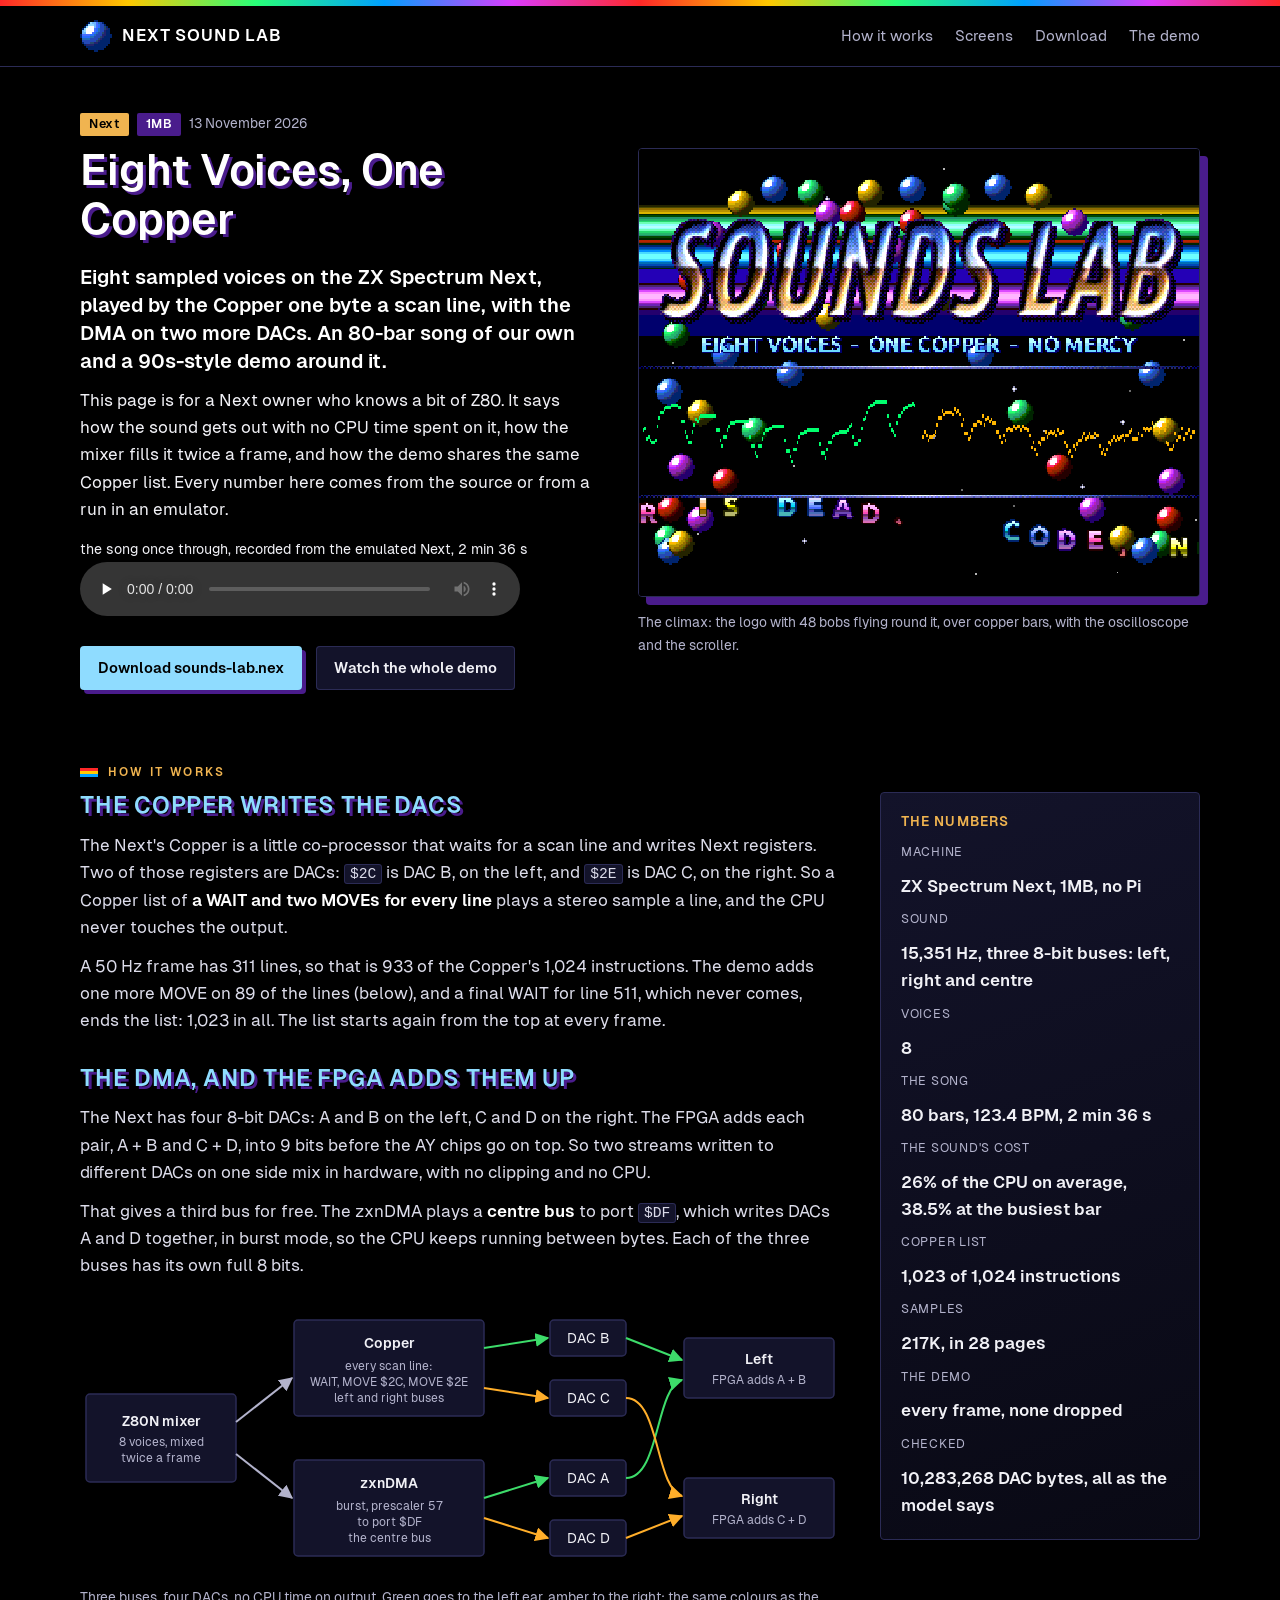
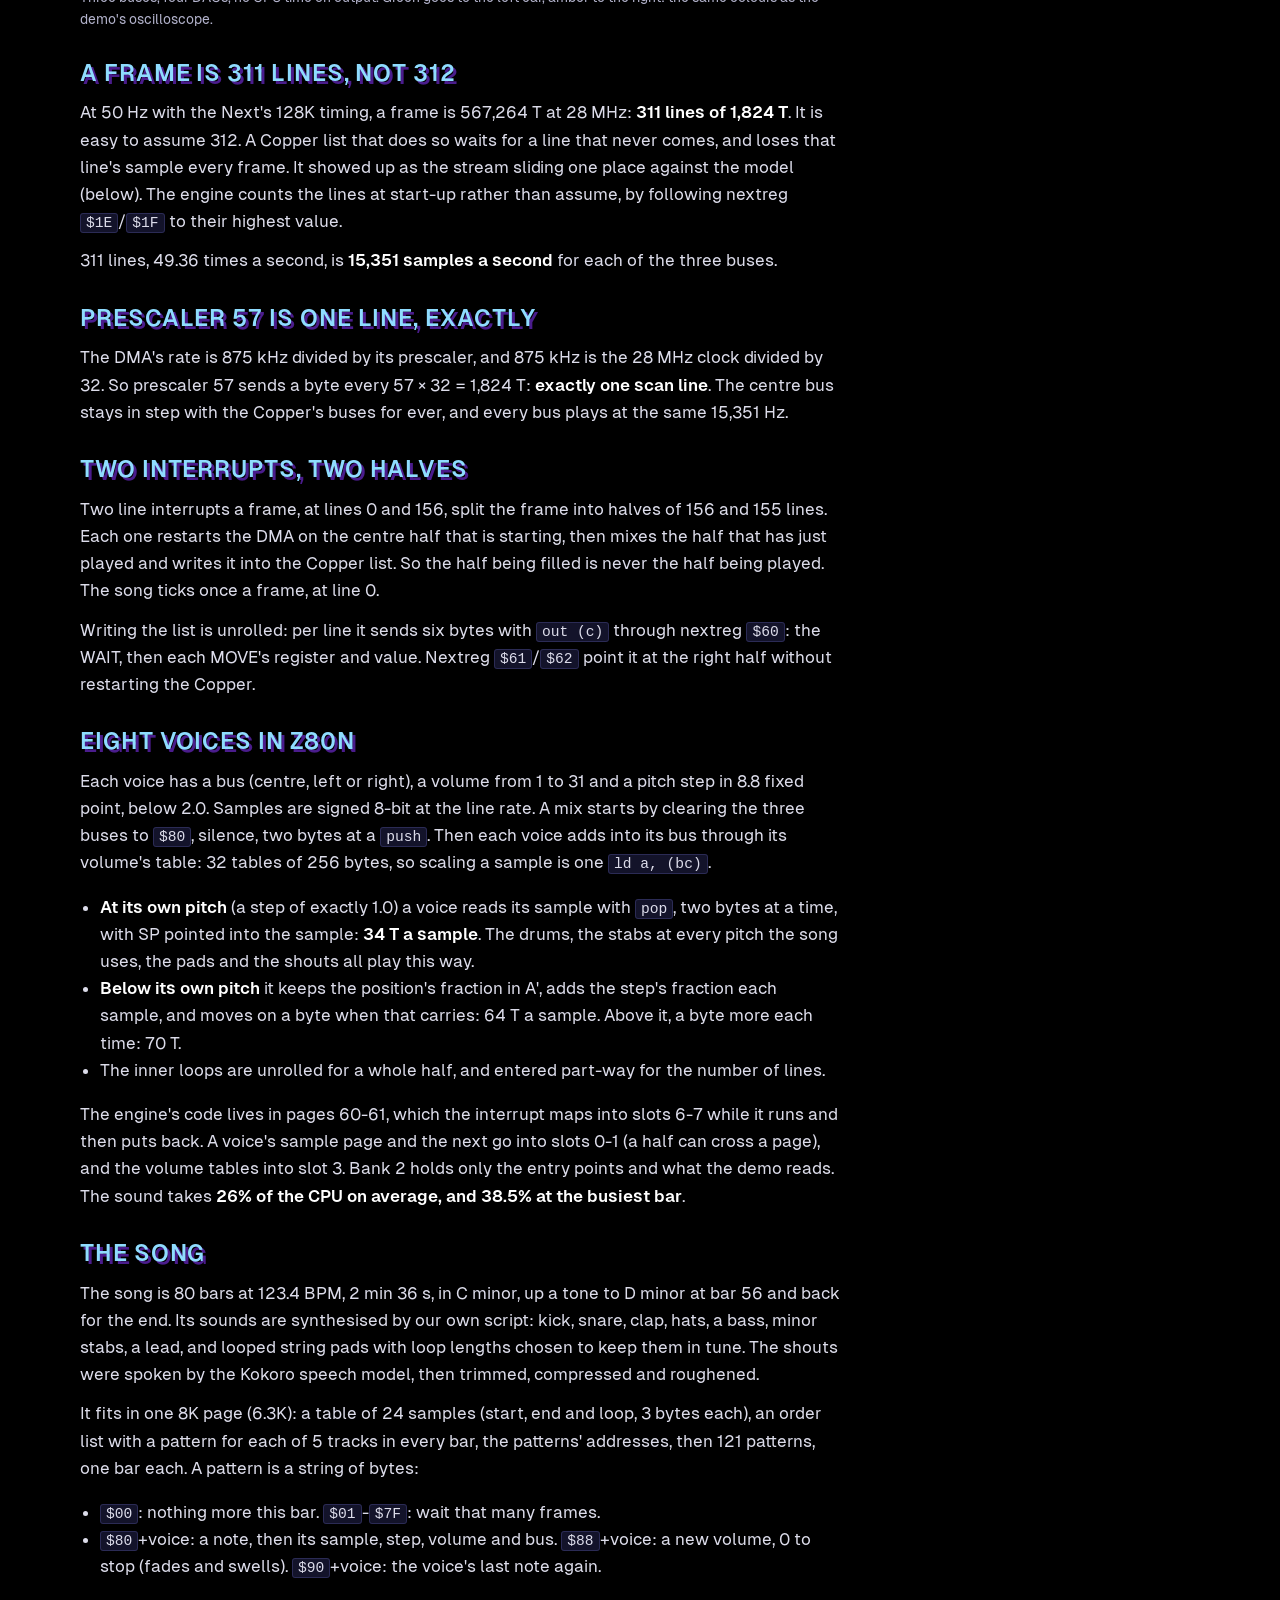
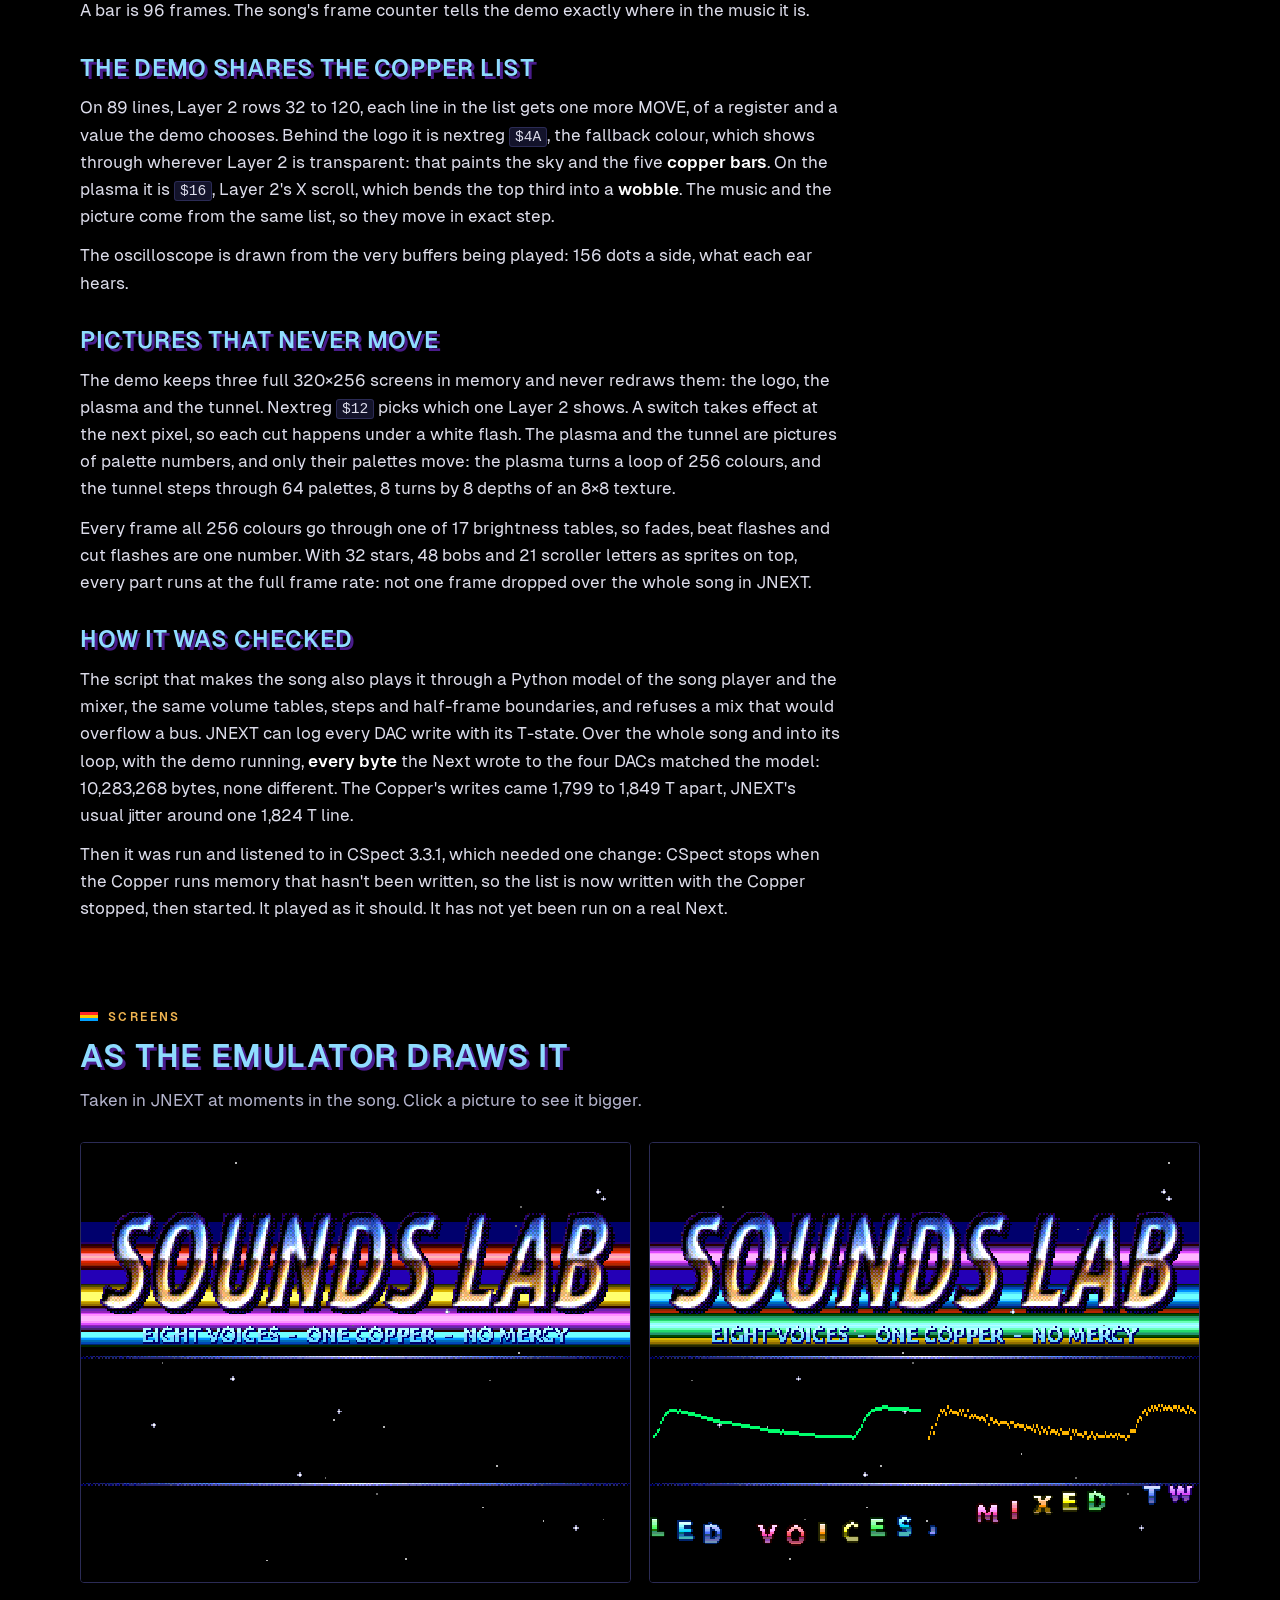
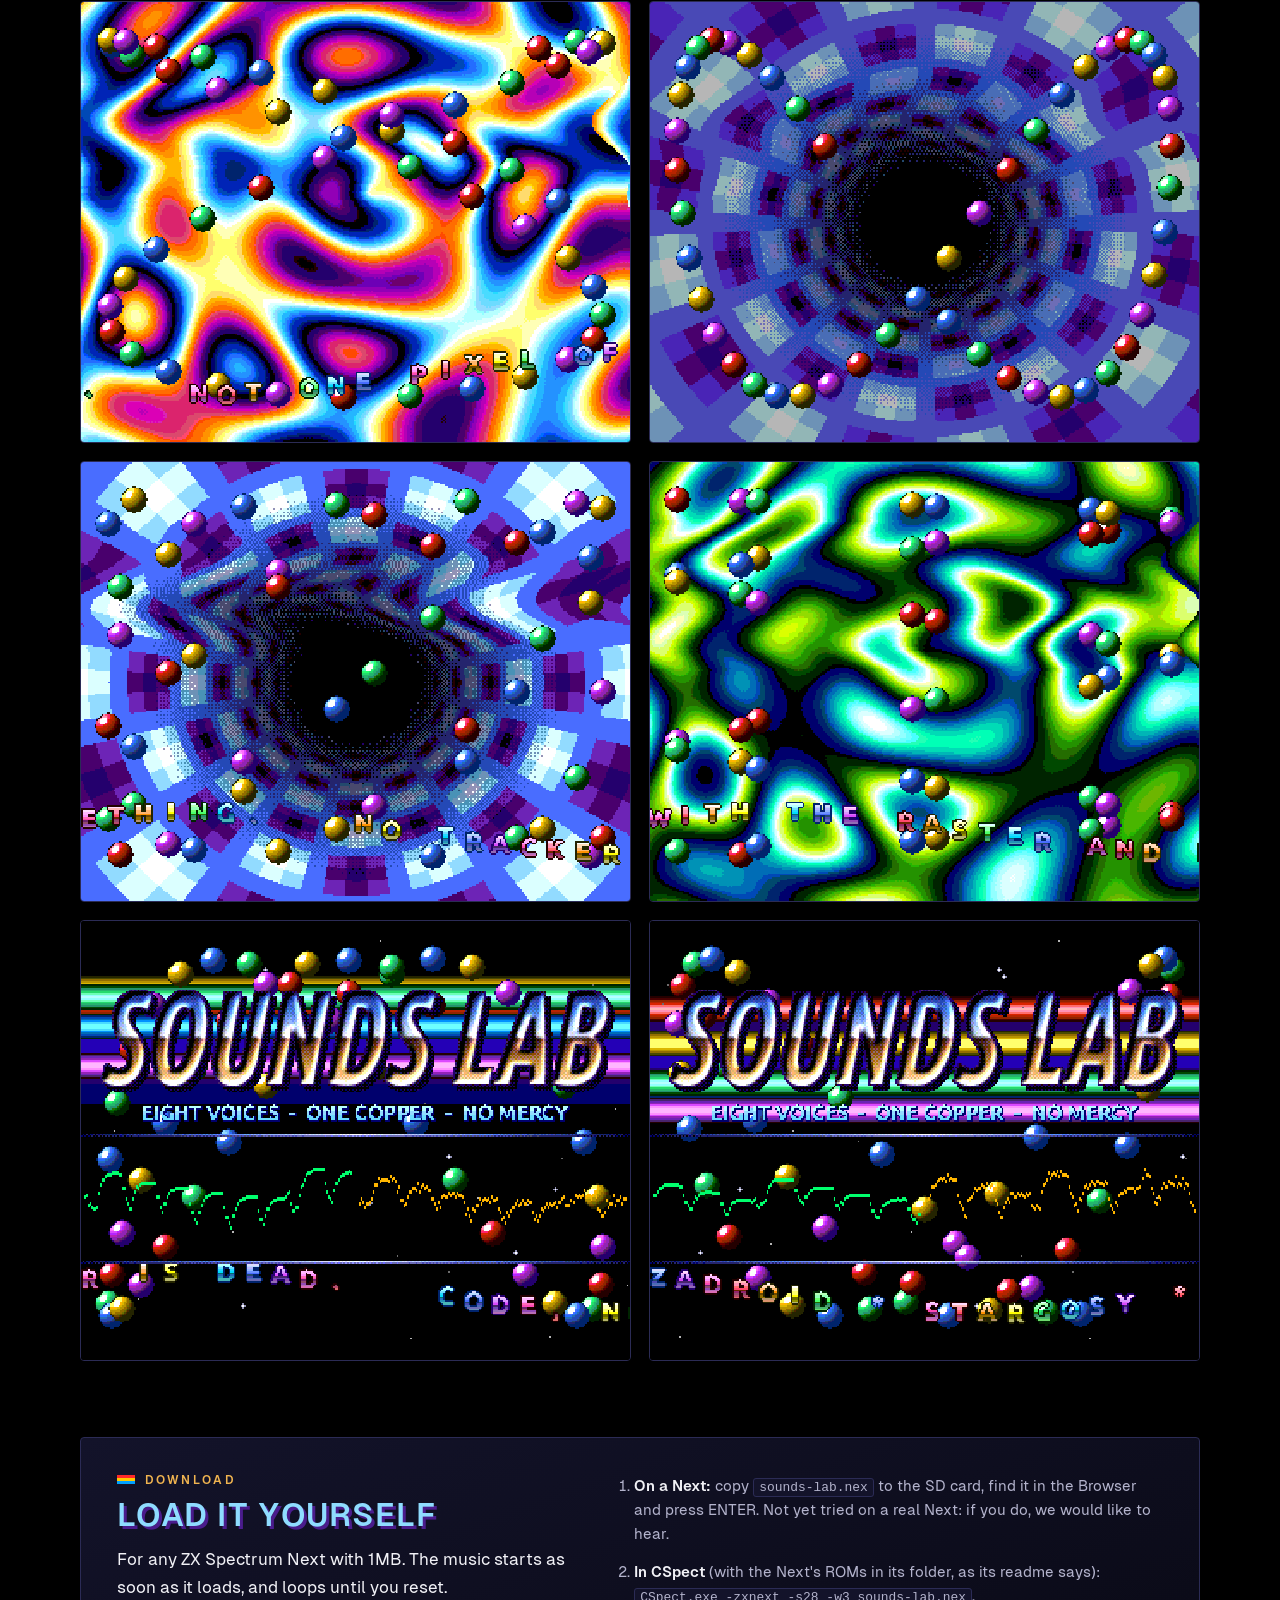
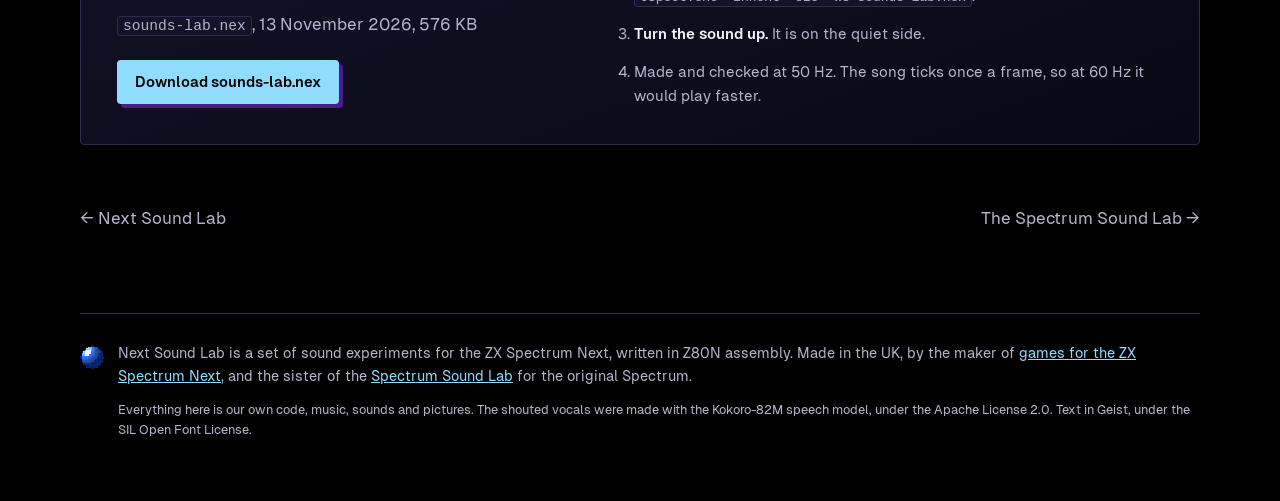
==== demos/eight-voices/index.html @ 46c3c1e9 "Site update" ====
<!doctype html>
<html lang="en-GB">
<head>
<meta charset="utf-8">
<meta name="viewport" content="width=device-width,initial-scale=1">
<title>Eight Voices, One Copper: how it works - Next Sound Lab</title>
<meta name="description" content="How the Next Sound Lab plays eight sampled voices: the Copper writes DACs B and C once a scan line, the DMA plays a centre channel to A and D, the FPGA adds them, and two line interrupts mix each half of the frame in Z80N.">
<meta property="og:title" content="Eight Voices, One Copper: how it works - Next Sound Lab">
<meta property="og:description" content="The Copper writes DACs B and C once a scan line, the DMA plays a centre channel to A and D, the FPGA adds them, and two line interrupts mix each half of the frame in Z80N.">
<meta property="og:type" content="website">
<meta property="og:url" content="https://mikeynma.github.io/next-sound-lab/demos/eight-voices/">
<meta property="og:image" content="https://mikeynma.github.io/next-sound-lab/share.png">
<meta property="og:image:type" content="image/png">
<meta property="og:image:width" content="1200">
<meta property="og:image:height" content="630">
<meta property="og:image:alt" content="Next Sound Lab: the chrome SOUNDS LAB logo over a plasma and shiny bobs, sampled music for the ZX Spectrum Next">
<link rel="canonical" href="https://mikeynma.github.io/next-sound-lab/demos/eight-voices/">
<meta name="twitter:card" content="summary_large_image">
<meta name="twitter:image" content="https://mikeynma.github.io/next-sound-lab/share.png">
<meta name="theme-color" content="#000000">
<link rel="icon" href="../../favicon-32.png" type="image/png">
<link rel="apple-touch-icon" href="../../apple-touch-icon.png">
<link rel="preload" href="../../fonts/geist-400.woff2" as="font" type="font/woff2" crossorigin>
<link rel="stylesheet" href="../../site.css">
</head>
<body>
<div class="tape" aria-hidden="true"></div>
<header class="top">
  <div class="wrap">
    <a class="brand" href="../../" aria-label="Next Sound Lab, the front page"><img src="../../icon.png" width="32" height="32" alt=""><span>Next Sound Lab</span></a>
    <nav aria-label="Sections"><a href="#how">How it works</a><a href="#screens">Screens</a><a href="#download">Download</a><a href="../../#demos">The demo</a></nav>
  </div>
</header>

<main>
<section class="hero wrap">
  <div class="hero-text">
    <p class="badges"><span class="badge mnext">Next</span><span class="badge m1mb">1MB</span><span class="date">13 November 2026</span></p>
    <h1 class="title">Eight Voices, One Copper</h1>
    <p class="lead">Eight sampled voices on the ZX Spectrum Next, played by the Copper one byte a scan line, with the DMA on two more DACs. An 80-bar song of our own and a 90s-style demo around it.</p>
    <p>This page is for a Next owner who knows a bit of Z80. It says how the sound gets out with no CPU time spent on it, how the mixer fills it twice a frame, and how the demo shares the same Copper list. Every number here comes from the source or from a run in an emulator.</p>
    <div class="listen"><p><small>the song once through, recorded from the emulated Next, 2 min 36 s</small><br><audio controls preload="none" style="width:100%;max-width:440px" src="../../audio/eight-voices.mp3"></audio></p></div>
    <div class="actions"><a class="btn" href="../../files/sounds-lab.nex" download>Download sounds-lab.nex</a><a class="btn btn-ghost" href="../../#watch">Watch the whole demo</a></div>
  </div>
  <figure class="hero-shot">
    <a class="shot" href="../../shots/climax-logo.png" data-caption="The climax: the logo with 48 bobs flying round it, over copper bars, with the oscilloscope and the scroller."><img src="../../shots/climax-logo.png" width="640" height="512" alt="The chrome SOUNDS LAB logo over copper bars with dozens of shiny coloured bobs around it, the oscilloscope and a rainbow scroller"></a>
    <figcaption>The climax: the logo with 48 bobs flying round it, over copper bars, with the oscilloscope and the scroller.</figcaption>
  </figure>
</section>

<section id="how" class="wrap">
  <p class="eyebrow">How it works</p>
  <div class="tech">
    <div class="tech-text">
      <h2>The Copper writes the DACs</h2>
      <p>The Next's Copper is a little co-processor that waits for a scan line and writes Next registers. Two of those registers are DACs: <code>$2C</code> is DAC B, on the left, and <code>$2E</code> is DAC C, on the right. So a Copper list of <b>a WAIT and two MOVEs for every line</b> plays a stereo sample a line, and the CPU never touches the output.</p>
      <p>A 50 Hz frame has 311 lines, so that is 933 of the Copper's 1,024 instructions. The demo adds one more MOVE on 89 of the lines (below), and a final WAIT for line 511, which never comes, ends the list: 1,023 in all. The list starts again from the top at every frame.</p>

      <h2>The DMA, and the FPGA adds them up</h2>
      <p>The Next has four 8-bit DACs: A and B on the left, C and D on the right. The FPGA adds each pair, A + B and C + D, into 9 bits before the AY chips go on top. So two streams written to different DACs on one side mix in hardware, with no clipping and no CPU.</p>
      <p>That gives a third bus for free. The zxnDMA plays a <b>centre bus</b> to port <code>$DF</code>, which writes DACs A and D together, in burst mode, so the CPU keeps running between bytes. Each of the three buses has its own full 8 bits.</p>
      <figure class="diagram">
        <svg viewBox="0 0 760 280" role="img" aria-labelledby="dg-t">
          <title id="dg-t">The Z80N mixer fills a left, a right and a centre bus. The Copper writes left to DAC B and right to DAC C each scan line. The DMA writes the centre to DACs A and D. The FPGA adds A and B for the left output, and C and D for the right.</title>
          <defs>
            <marker id="ah" viewBox="0 0 10 10" refX="9" refY="5" markerWidth="7" markerHeight="7" orient="auto-start-reverse"><path d="M0 0L10 5L0 10z" fill="#b3b3cc"/></marker>
            <marker id="ag" viewBox="0 0 10 10" refX="9" refY="5" markerWidth="7" markerHeight="7" orient="auto-start-reverse"><path d="M0 0L10 5L0 10z" fill="#3ddc6a"/></marker>
            <marker id="aa" viewBox="0 0 10 10" refX="9" refY="5" markerWidth="7" markerHeight="7" orient="auto-start-reverse"><path d="M0 0L10 5L0 10z" fill="#ffae2a"/></marker>
          </defs>
          <g font-family="Geist, system-ui, sans-serif" font-size="14" fill="#f1f1f6" text-anchor="middle">
            <g fill="#13132a" stroke="#2b2b55" stroke-width="1.5">
              <rect x="6" y="96" width="150" height="88" rx="4"/>
              <rect x="214" y="22" width="190" height="96" rx="4"/>
              <rect x="214" y="162" width="190" height="96" rx="4"/>
              <rect x="470" y="22" width="76" height="36" rx="4"/>
              <rect x="470" y="82" width="76" height="36" rx="4"/>
              <rect x="470" y="162" width="76" height="36" rx="4"/>
              <rect x="470" y="222" width="76" height="36" rx="4"/>
              <rect x="604" y="40" width="150" height="60" rx="4"/>
              <rect x="604" y="180" width="150" height="60" rx="4"/>
            </g>
            <text x="81" y="128" font-weight="700">Z80N mixer</text>
            <text x="81" y="148" fill="#b3b3cc" font-size="12">8 voices, mixed</text>
            <text x="81" y="164" fill="#b3b3cc" font-size="12">twice a frame</text>
            <text x="309" y="50" font-weight="700">Copper</text>
            <text x="309" y="72" fill="#b3b3cc" font-size="12">every scan line:</text>
            <text x="309" y="88" fill="#b3b3cc" font-size="12">WAIT, MOVE $2C, MOVE $2E</text>
            <text x="309" y="104" fill="#b3b3cc" font-size="12">left and right buses</text>
            <text x="309" y="190" font-weight="700">zxnDMA</text>
            <text x="309" y="212" fill="#b3b3cc" font-size="12">burst, prescaler 57</text>
            <text x="309" y="228" fill="#b3b3cc" font-size="12">to port $DF</text>
            <text x="309" y="244" fill="#b3b3cc" font-size="12">the centre bus</text>
            <text x="508" y="45">DAC B</text>
            <text x="508" y="105">DAC C</text>
            <text x="508" y="185">DAC A</text>
            <text x="508" y="245">DAC D</text>
            <text x="679" y="66" font-weight="700">Left</text>
            <text x="679" y="86" fill="#b3b3cc" font-size="12">FPGA adds A + B</text>
            <text x="679" y="206" font-weight="700">Right</text>
            <text x="679" y="226" fill="#b3b3cc" font-size="12">FPGA adds C + D</text>
            <g fill="none" stroke-width="2">
              <path d="M156 124 L212 80" stroke="#b3b3cc" marker-end="url(#ah)"/>
              <path d="M156 156 L212 200" stroke="#b3b3cc" marker-end="url(#ah)"/>
              <path d="M404 50 L468 40" stroke="#3ddc6a" marker-end="url(#ag)"/>
              <path d="M404 90 L468 100" stroke="#ffae2a" marker-end="url(#aa)"/>
              <path d="M404 200 L468 180" stroke="#3ddc6a" marker-end="url(#ag)"/>
              <path d="M404 220 L468 240" stroke="#ffae2a" marker-end="url(#aa)"/>
              <path d="M546 40 L602 62" stroke="#3ddc6a" marker-end="url(#ag)"/>
              <path d="M546 180 C580 180 575 90 602 82" stroke="#3ddc6a" marker-end="url(#ag)"/>
              <path d="M546 100 C580 100 575 190 602 198" stroke="#ffae2a" marker-end="url(#aa)"/>
              <path d="M546 240 L602 218" stroke="#ffae2a" marker-end="url(#aa)"/>
            </g>
          </g>
        </svg>
        <figcaption>Three buses, four DACs, no CPU time on output. Green goes to the left ear, amber to the right: the same colours as the demo's oscilloscope.</figcaption>
      </figure>

      <h2>A frame is 311 lines, not 312</h2>
      <p>At 50 Hz with the Next's 128K timing, a frame is 567,264 T at 28 MHz: <b>311 lines of 1,824 T</b>. It is easy to assume 312. A Copper list that does so waits for a line that never comes, and loses that line's sample every frame. It showed up as the stream sliding one place against the model (below). The engine counts the lines at start-up rather than assume, by following nextreg <code>$1E</code>/<code>$1F</code> to their highest value.</p>
      <p>311 lines, 49.36 times a second, is <b>15,351 samples a second</b> for each of the three buses.</p>

      <h2>Prescaler 57 is one line, exactly</h2>
      <p>The DMA's rate is 875 kHz divided by its prescaler, and 875 kHz is the 28 MHz clock divided by 32. So prescaler 57 sends a byte every 57 &times; 32 = 1,824 T: <b>exactly one scan line</b>. The centre bus stays in step with the Copper's buses for ever, and every bus plays at the same 15,351 Hz.</p>

      <h2>Two interrupts, two halves</h2>
      <p>Two line interrupts a frame, at lines 0 and 156, split the frame into halves of 156 and 155 lines. Each one restarts the DMA on the centre half that is starting, then mixes the half that has just played and writes it into the Copper list. So the half being filled is never the half being played. The song ticks once a frame, at line 0.</p>
      <p>Writing the list is unrolled: per line it sends six bytes with <code>out (c)</code> through nextreg <code>$60</code>: the WAIT, then each MOVE's register and value. Nextreg <code>$61</code>/<code>$62</code> point it at the right half without restarting the Copper.</p>

      <h2>Eight voices in Z80N</h2>
      <p>Each voice has a bus (centre, left or right), a volume from 1 to 31 and a pitch step in 8.8 fixed point, below 2.0. Samples are signed 8-bit at the line rate. A mix starts by clearing the three buses to <code>$80</code>, silence, two bytes at a <code>push</code>. Then each voice adds into its bus through its volume's table: 32 tables of 256 bytes, so scaling a sample is one <code>ld a, (bc)</code>.</p>
      <ul>
        <li><b>At its own pitch</b> (a step of exactly 1.0) a voice reads its sample with <code>pop</code>, two bytes at a time, with SP pointed into the sample: <b>34 T a sample</b>. The drums, the stabs at every pitch the song uses, the pads and the shouts all play this way.</li>
        <li><b>Below its own pitch</b> it keeps the position's fraction in A', adds the step's fraction each sample, and moves on a byte when that carries: 64 T a sample. Above it, a byte more each time: 70 T.</li>
        <li>The inner loops are unrolled for a whole half, and entered part-way for the number of lines.</li>
      </ul>
      <p>The engine's code lives in pages 60-61, which the interrupt maps into slots 6-7 while it runs and then puts back. A voice's sample page and the next go into slots 0-1 (a half can cross a page), and the volume tables into slot 3. Bank 2 holds only the entry points and what the demo reads. The sound takes <b>26% of the CPU on average, and 38.5% at the busiest bar</b>.</p>

      <h2>The song</h2>
      <p>The song is 80 bars at 123.4 BPM, 2 min 36 s, in C minor, up a tone to D minor at bar 56 and back for the end. Its sounds are synthesised by our own script: kick, snare, clap, hats, a bass, minor stabs, a lead, and looped string pads with loop lengths chosen to keep them in tune. The shouts were spoken by the Kokoro speech model, then trimmed, compressed and roughened.</p>
      <p>It fits in one 8K page (6.3K): a table of 24 samples (start, end and loop, 3 bytes each), an order list with a pattern for each of 5 tracks in every bar, the patterns' addresses, then 121 patterns, one bar each. A pattern is a string of bytes:</p>
      <ul>
        <li><code>$00</code>: nothing more this bar. <code>$01</code>-<code>$7F</code>: wait that many frames.</li>
        <li><code>$80</code>+voice: a note, then its sample, step, volume and bus. <code>$88</code>+voice: a new volume, 0 to stop (fades and swells). <code>$90</code>+voice: the voice's last note again.</li>
      </ul>
      <p>A bar is 96 frames. The song's frame counter tells the demo exactly where in the music it is.</p>

      <h2>The demo shares the Copper list</h2>
      <p>On 89 lines, Layer 2 rows 32 to 120, each line in the list gets one more MOVE, of a register and a value the demo chooses. Behind the logo it is nextreg <code>$4A</code>, the fallback colour, which shows through wherever Layer 2 is transparent: that paints the sky and the five <b>copper bars</b>. On the plasma it is <code>$16</code>, Layer 2's X scroll, which bends the top third into a <b>wobble</b>. The music and the picture come from the same list, so they move in exact step.</p>
      <p>The oscilloscope is drawn from the very buffers being played: 156 dots a side, what each ear hears.</p>

      <h2>Pictures that never move</h2>
      <p>The demo keeps three full 320&times;256 screens in memory and never redraws them: the logo, the plasma and the tunnel. Nextreg <code>$12</code> picks which one Layer 2 shows. A switch takes effect at the next pixel, so each cut happens under a white flash. The plasma and the tunnel are pictures of palette numbers, and only their palettes move: the plasma turns a loop of 256 colours, and the tunnel steps through 64 palettes, 8 turns by 8 depths of an 8&times;8 texture.</p>
      <p>Every frame all 256 colours go through one of 17 brightness tables, so fades, beat flashes and cut flashes are one number. With 32 stars, 48 bobs and 21 scroller letters as sprites on top, every part runs at the full frame rate: not one frame dropped over the whole song in JNEXT.</p>

      <h2>How it was checked</h2>
      <p>The script that makes the song also plays it through a Python model of the song player and the mixer, the same volume tables, steps and half-frame boundaries, and refuses a mix that would overflow a bus. JNEXT can log every DAC write with its T-state. Over the whole song and into its loop, with the demo running, <b>every byte</b> the Next wrote to the four DACs matched the model: 10,283,268 bytes, none different. The Copper's writes came 1,799 to 1,849 T apart, JNEXT's usual jitter around one 1,824 T line.</p>
      <p>Then it was run and listened to in CSpect 3.3.1, which needed one change: CSpect stops when the Copper runs memory that hasn't been written, so the list is now written with the Copper stopped, then started. It played as it should. It has not yet been run on a real Next.</p>
    </div>
    <aside class="card numbers">
      <h3>The numbers</h3>
      <dl><dt>Machine</dt><dd>ZX Spectrum Next, 1MB, no Pi</dd><dt>Sound</dt><dd>15,351 Hz, three 8-bit buses: left, right and centre</dd><dt>Voices</dt><dd>8</dd><dt>The song</dt><dd>80 bars, 123.4 BPM, 2 min 36 s</dd><dt>The sound's cost</dt><dd>26% of the CPU on average, 38.5% at the busiest bar</dd><dt>Copper list</dt><dd>1,023 of 1,024 instructions</dd><dt>Samples</dt><dd>217K, in 28 pages</dd><dt>The demo</dt><dd>every frame, none dropped</dd><dt>Checked</dt><dd>10,283,268 DAC bytes, all as the model says</dd></dl>
    </aside>
  </div>
</section>

<section id="screens" class="wrap">
  <p class="eyebrow">Screens</p>
  <h2>As the emulator draws it</h2>
  <p class="sub">Taken in JNEXT at moments in the song. Click a picture to see it bigger.</p>
  <div class="gallery">
    <a class="shot" href="../../shots/intro.png" data-caption="The intro: stars, then the logo, its tag line and the copper bars fade in."><img src="../../shots/intro.png" width="640" height="512" loading="lazy" alt="The chrome SOUNDS LAB logo over copper bars, its tag line, and stars on black"></a>
    <a class="shot" href="../../shots/logo.png" data-caption="The first verse: the logo over copper bars, the oscilloscope of the bytes being played, and the sine scroller."><img src="../../shots/logo.png" width="640" height="512" loading="lazy" alt="The logo over copper bars, a green and amber oscilloscope, and a rainbow scroller"></a>
    <a class="shot" href="../../shots/plasma.png" data-caption="The plasma: not one pixel moves, only the palette, and the Copper bends the top third. 48 bobs fly over it."><img src="../../shots/plasma.png" width="640" height="512" loading="lazy" alt="A green and blue plasma with dozens of shiny coloured bobs and a scroller along the bottom"></a>
    <a class="shot" href="../../shots/breakdown.png" data-caption="The breakdown: the tunnel, dimmed and slow, with the bobs in a ring."><img src="../../shots/breakdown.png" width="640" height="512" loading="lazy" alt="A blue and purple chequered tunnel with a ring of coloured bobs"></a>
    <a class="shot" href="../../shots/climax-tunnel.png" data-caption="The climax cuts every 4 bars. First the tunnel at full speed, with the wobble on its top third."><img src="../../shots/climax-tunnel.png" width="640" height="512" loading="lazy" alt="A bright chequered tunnel, its top part bent sideways, with bobs and a scroller"></a>
    <a class="shot" href="../../shots/climax-plasma.png" data-caption="Then the plasma in new colours."><img src="../../shots/climax-plasma.png" width="640" height="512" loading="lazy" alt="An orange, white and blue plasma with bobs and a scroller"></a>
    <a class="shot" href="../../shots/climax-logo.png" data-caption="Then the logo with the bobs behind it."><img src="../../shots/climax-logo.png" width="640" height="512" loading="lazy" alt="The chrome logo with dozens of bobs around it, the oscilloscope and the scroller"></a>
    <a class="shot" href="../../shots/greetings.png" data-caption="The greetings scroll by near the end."><img src="../../shots/greetings.png" width="640" height="512" loading="lazy" alt="The logo, the oscilloscope and bobs, with greetings in the scroller"></a>
  </div>
</section>

<section id="download" class="wrap">
  <div class="card download">
    <div>
      <p class="eyebrow">Download</p>
      <h2>Load it yourself</h2>
      <p>For any ZX Spectrum Next with 1MB. The music starts as soon as it loads, and loops until you reset.</p>
      <p class="meta"><code>sounds-lab.nex</code>, <!--v-->13 November 2026, 576 KB<!--/v--></p>
      <div class="actions"><a class="btn" href="../../files/sounds-lab.nex" download>Download sounds-lab.nex</a></div>
    </div>
    <ol class="steps">
      <li><b>On a Next:</b> copy <code>sounds-lab.nex</code> to the SD card, find it in the Browser and press ENTER. Not yet tried on a real Next: if you do, we would like to hear.</li>
      <li><b>In CSpect</b> (with the Next's ROMs in its folder, as its readme says): <code>CSpect.exe -zxnext -s28 -w3 sounds-lab.nex</code>.</li>
      <li><b>Turn the sound up.</b> It is on the quiet side.</li>
      <li>Made and checked at 50 Hz. The song ticks once a frame, so at 60 Hz it would play faster.</li>
    </ol>
  </div>
</section>

<nav class="wrap pager" aria-label="Other pages">
  <a href="../../">&larr; Next Sound Lab</a>
  <a href="https://mikeynma.github.io/spectrum-sound-lab/">The Spectrum Sound Lab &rarr;</a>
</nav>
</main>

<footer class="wrap foot">
  <img src="../../icon.png" width="24" height="24" alt="">
  <div>
    <p>Next Sound Lab is a set of sound experiments for the ZX Spectrum Next, written in Z80N assembly. Made in the UK, by the maker of <a href="https://mikeynma.github.io/">games for the ZX Spectrum Next</a>, and the sister of the <a href="https://mikeynma.github.io/spectrum-sound-lab/">Spectrum Sound Lab</a> for the original Spectrum.</p>
    <p class="small">Everything here is our own code, music, sounds and pictures. The shouted vocals were made with the Kokoro-82M speech model, under the Apache License 2.0. Text in Geist, under the SIL Open Font License.</p>
  </div>
</footer>
<dialog class="lightbox" aria-label="Screenshot">
  <figure><img alt=""><figcaption></figcaption></figure>
  <button class="lb-btn lb-prev" type="button" aria-label="Previous picture">&lsaquo;</button>
  <button class="lb-btn lb-next" type="button" aria-label="Next picture">&rsaquo;</button>
  <button class="lb-btn lb-close" type="button" autofocus aria-label="Close">&times;</button>
</dialog>
<script src="../../site.js"></script>
</body>
</html>
---- site.css ----
/* Next Sound Lab - written by hand. The look of the Spectrum Sound Lab's page, in the demo's
   chrome and copper: chrome blue, copper gold, the logo's purple shadow, the copper bars. */
@font-face { font-family: Geist; src: url(fonts/geist-400.woff2) format("woff2"); font-weight: 400; font-display: swap; }
@font-face { font-family: Geist; src: url(fonts/geist-600.woff2) format("woff2"); font-weight: 600 900; font-display: swap; }

/* the demo: black, chrome blue (--cyan), copper (--yellow), the logo's purple shadow (--blue) */
:root {
  color-scheme: dark;
  --bg: #000;
  --card: #090914;
  --card-hi: #13132a;
  --border: #2b2b55;
  --fg: #f1f1f6;
  --muted: #b3b3cc;
  --heading: #fff;
  --cyan: #8fdcff;
  --yellow: #f0b450;
  --red: #ff2828;
  --blue: #4a1c8c;
  --radius: 4px;
}
* { box-sizing: border-box; }
html { scroll-behavior: smooth; scroll-padding-top: 76px; }
body { margin: 0; color: var(--fg); background: var(--bg); font: 17px/1.6 Geist, system-ui, sans-serif; -webkit-font-smoothing: antialiased; }
a { color: var(--cyan); }
img, video { max-width: 100%; height: auto; }
.wrap { width: min(1120px, 100% - 32px); margin-inline: auto; }
h1, h2, h3 { line-height: 1.2; margin: 0; }
h2 { font: 900 clamp(1.4rem, 3vw, 2rem)/1.2 Geist, system-ui, sans-serif; text-transform: uppercase; letter-spacing: 0.04em; color: var(--cyan); margin-bottom: 12px; text-shadow: 3px 3px 0 var(--blue); }
h3 { font: 700 1.05rem/1.3 Geist, system-ui, sans-serif; color: var(--heading); margin-bottom: 6px; }
p { margin: 0 0 12px; }
code { font: 0.86em ui-monospace, monospace; background: var(--card-hi); border: 1px solid var(--border); border-radius: 3px; padding: 1px 5px; }
:focus-visible { outline: 2px solid var(--yellow); outline-offset: 2px; }

/* the copper bars, sliding, along the very top */
.tape { position: fixed; inset: 0 0 auto; height: 6px; z-index: 20;
  background: linear-gradient(90deg, #ff2828, #ffc800, #28ff78, #00a0ff, #dc3cff, #ff2828) 0 0 / 50% 100%; animation: roll 6s linear infinite; }
@keyframes roll { to { background-position: 100% 0; } }
@media (prefers-reduced-motion: reduce) { .tape { animation: none; } html { scroll-behavior: auto; } }

/* the bar along the top */
.top { position: sticky; top: 6px; z-index: 10; background: rgb(0 0 0 / 0.88); backdrop-filter: blur(8px); border-bottom: 1px solid var(--border); }
.top .wrap { display: flex; align-items: center; gap: 24px; height: 60px; }
.brand { display: flex; align-items: center; gap: 10px; font: 900 1.05rem/1 Geist, system-ui, sans-serif; text-transform: uppercase; letter-spacing: 0.05em; color: var(--heading); text-decoration: none; white-space: nowrap; }
.brand img { image-rendering: pixelated; }
.top nav { display: flex; gap: 22px; margin-left: auto; }
.top nav a { color: var(--muted); text-decoration: none; font-size: 0.95rem; }
.top nav a:hover { color: var(--fg); }

/* buttons and badges: flat colour, a hard shadow, like a Spectrum menu */
.btn { display: inline-flex; align-items: center; gap: 8px; min-height: 44px; padding: 10px 18px; line-height: 1.25; border-radius: var(--radius); background: var(--cyan); color: #000; font: 700 0.92rem/1 Geist, system-ui, sans-serif; text-decoration: none; border: 0; box-shadow: 4px 4px 0 var(--blue); transition: transform 0.1s, box-shadow 0.1s; }
.btn:hover { transform: translate(-1px, -1px); box-shadow: 5px 5px 0 var(--blue); }
.btn:active { transform: translate(3px, 3px); box-shadow: 1px 1px 0 var(--blue); }
.btn small { font-weight: 400; opacity: 0.7; }
.btn-ghost { background: var(--card-hi); color: var(--fg); box-shadow: inset 0 0 0 1px var(--border), 4px 4px 0 #000; }
.btn-ghost:hover { box-shadow: inset 0 0 0 1px var(--muted), 5px 5px 0 #000; }
.btn-small { min-height: 34px; padding: 6px 12px; font-size: 0.82rem; box-shadow: 3px 3px 0 var(--blue); }
.btn-small.btn-ghost { box-shadow: inset 0 0 0 1px var(--border); text-transform: uppercase; }
.badges { display: flex; flex-wrap: wrap; align-items: center; gap: 8px; margin-bottom: 10px; }
.badge { display: inline-block; padding: 2px 9px; border-radius: 2px; font: 800 0.78rem/1.5 Geist, system-ui, sans-serif; letter-spacing: 0.05em; }
.mnext { background: var(--yellow); color: #000; }
.m1mb { background: var(--blue); color: #fff; }
.date { color: var(--muted); font-size: 0.85rem; }

/* sections */
main { overflow-x: clip; }
main > section { padding: 76px 0 0; }
.eyebrow { display: flex; align-items: center; gap: 10px; font: 800 0.75rem/1 Geist, system-ui, sans-serif; text-transform: uppercase; letter-spacing: 0.2em; color: var(--yellow); margin-bottom: 14px; }
.eyebrow::before { content: ""; width: 18px; height: 9px; background: linear-gradient(#ff2828 0 33%, #ffc800 33% 67%, #00a0ff 67%); }
.sub, .meta { color: var(--muted); }
.sub { margin-bottom: 28px; }

/* grid items may shrink below their content (a long button, a wide picture) */
.hero > *, .demo > *, .tech > *, .download > * { min-width: 0; }

/* the top of a page */
.hero { display: grid; grid-template-columns: 1fr 1.1fr; gap: 48px; align-items: center; padding-top: 52px; }
.hero h1 { margin: 6px 0 18px; }
.hero h1.title { font: 900 clamp(1.8rem, 4vw, 2.7rem)/1.15 Geist, system-ui, sans-serif; color: var(--heading); text-shadow: 3px 3px 0 var(--blue); }
.logo { display: block; width: min(560px, 100%); image-rendering: pixelated; }
.lead { font: 600 1.25rem/1.4 Geist, system-ui, sans-serif; color: var(--heading); }
.actions { display: flex; flex-wrap: wrap; gap: 14px; margin-top: 22px; }
.hero-shot { margin: 0; }
.hero-shot img, .hero-shot video, .gallery img, .demo-media img, .demo-media video { display: block; width: 100%; image-rendering: pixelated; background: #000; border: 1px solid var(--border); border-radius: var(--radius); }
.hero-shot img, .hero-shot video { box-shadow: 8px 8px 0 var(--blue); }
.hero-shot figcaption { margin-top: 14px; font-size: 0.86rem; color: var(--muted); }

/* the demos on the front page */
.demos { display: grid; gap: 22px; }
.demo { display: grid; grid-template-columns: minmax(0, 1fr) minmax(0, 1.15fr); gap: 28px; align-items: center; padding: 20px; }
.demo h3 { font-size: 1.3rem; margin-bottom: 10px; }
.demo h3 a { color: var(--heading); text-decoration: none; }
.demo h3 a:hover { color: var(--cyan); }
.demo p { color: var(--muted); }
.demo .links { display: flex; flex-wrap: wrap; gap: 10px; margin: 16px 0 0; }

/* the whole demo, with sound */
.watch { margin: 22px 0 0; padding: 20px; }
.watch video { display: block; width: 100%; max-width: 800px; margin-inline: auto; image-rendering: pixelated; background: #000; border: 1px solid var(--border); border-radius: var(--radius); }
.watch figcaption { max-width: 800px; margin: 12px auto 0; color: var(--muted); font-size: 0.9rem; }

/* the diagram on the how-it-works page */
.diagram { margin: 18px 0 22px; overflow-x: auto; }
.diagram svg { display: block; width: 100%; min-width: 620px; height: auto; }  /* a phone scrolls it sideways */
.diagram figcaption { color: var(--muted); font-size: 0.86rem; margin-top: 8px; }

/* cards */
.grid { display: grid; gap: 16px; }
.cards { grid-template-columns: repeat(auto-fill, minmax(260px, 1fr)); }
.card { background: linear-gradient(160deg, var(--card-hi), var(--card)); border: 1px solid var(--border); border-radius: var(--radius); padding: 20px; }
.cards .card p { margin: 0; color: var(--muted); font-size: 0.95rem; }

/* how it works */
.tech { display: grid; grid-template-columns: minmax(0, 1fr) 320px; gap: 40px; align-items: start; }
.tech-text h2 { font-size: clamp(1.15rem, 2.2vw, 1.45rem); margin-top: 30px; }
.tech-text h2:first-child { margin-top: 0; }
.tech-text p, .tech-text li { color: #dcdcea; }
.tech-text ul { padding-left: 20px; }
.tech-text b { color: var(--heading); }
.numbers { position: sticky; top: 90px; }
.numbers h3 { color: var(--yellow); text-transform: uppercase; letter-spacing: 0.08em; font-size: 0.85rem; margin-bottom: 12px; }
.numbers dl { margin: 0; display: grid; gap: 10px; }
.numbers dt { font-size: 0.78rem; text-transform: uppercase; letter-spacing: 0.06em; color: var(--muted); }
.numbers dd { margin: 0; font-weight: 600; }

/* screens */
.gallery { display: grid; grid-template-columns: repeat(auto-fill, minmax(420px, 1fr)); gap: 18px; align-items: start; }
@media (max-width: 480px) { .gallery { grid-template-columns: 1fr; } }
.gallery a { display: block; }
.gallery a.wide { grid-column: 1 / -1; }

/* loading and downloads */
.download { display: grid; grid-template-columns: 1fr 1.2fr; gap: 40px; padding: 36px; }
.download p { margin: 0 0 10px; }
.steps { margin: 0; padding-left: 20px; color: var(--muted); font-size: 0.94rem; display: grid; gap: 14px; align-content: center; }
.steps b { color: var(--fg); }

/* the changelog */
.log ul { margin: 0; padding: 0; list-style: none; display: grid; gap: 10px; color: var(--muted); }
.log time { color: var(--yellow); font-weight: 700; margin-right: 8px; white-space: nowrap; }
.log b { color: var(--fg); }

/* other demos */
.pager { display: flex; justify-content: space-between; gap: 20px; margin-top: 60px; }
.pager a { color: var(--muted); text-decoration: none; }
.pager a:hover { color: var(--cyan); }

/* the bottom */
.foot { display: flex; gap: 14px; align-items: flex-start; margin-top: 80px; padding: 28px 0 48px; border-top: 1px solid var(--border); color: var(--muted); font-size: 0.9rem; }
.foot img { image-rendering: pixelated; margin-top: 3px; }
.small { font-size: 0.8rem; }

/* the lightbox */
.lightbox { padding: 0; border: 0; background: transparent; max-width: 96vw; max-height: 96vh; }
.lightbox::backdrop { background: rgb(0 0 0 / 0.92); }
.lightbox figure { margin: 0; text-align: center; }
.lightbox img { max-width: 92vw; max-height: 84vh; image-rendering: pixelated; }
.lightbox figcaption { color: var(--muted); margin-top: 8px; max-width: 80ch; margin-inline: auto; }
.lb-btn { position: fixed; top: 50%; transform: translateY(-50%); width: 48px; height: 48px; border-radius: 50%; border: 1px solid var(--border); background: var(--card); color: var(--fg); font-size: 28px; cursor: pointer; }
.lb-prev { left: 16px; } .lb-next { right: 16px; }
.lb-close { top: 32px; right: 16px; transform: none; }

@media (max-width: 860px) {
  .hero, .demo, .tech, .download { grid-template-columns: 1fr; }
  .hero { gap: 28px; padding-top: 36px; }
  .top nav { display: none; }
  .numbers { position: static; }
  .download { padding: 24px; gap: 24px; }
}
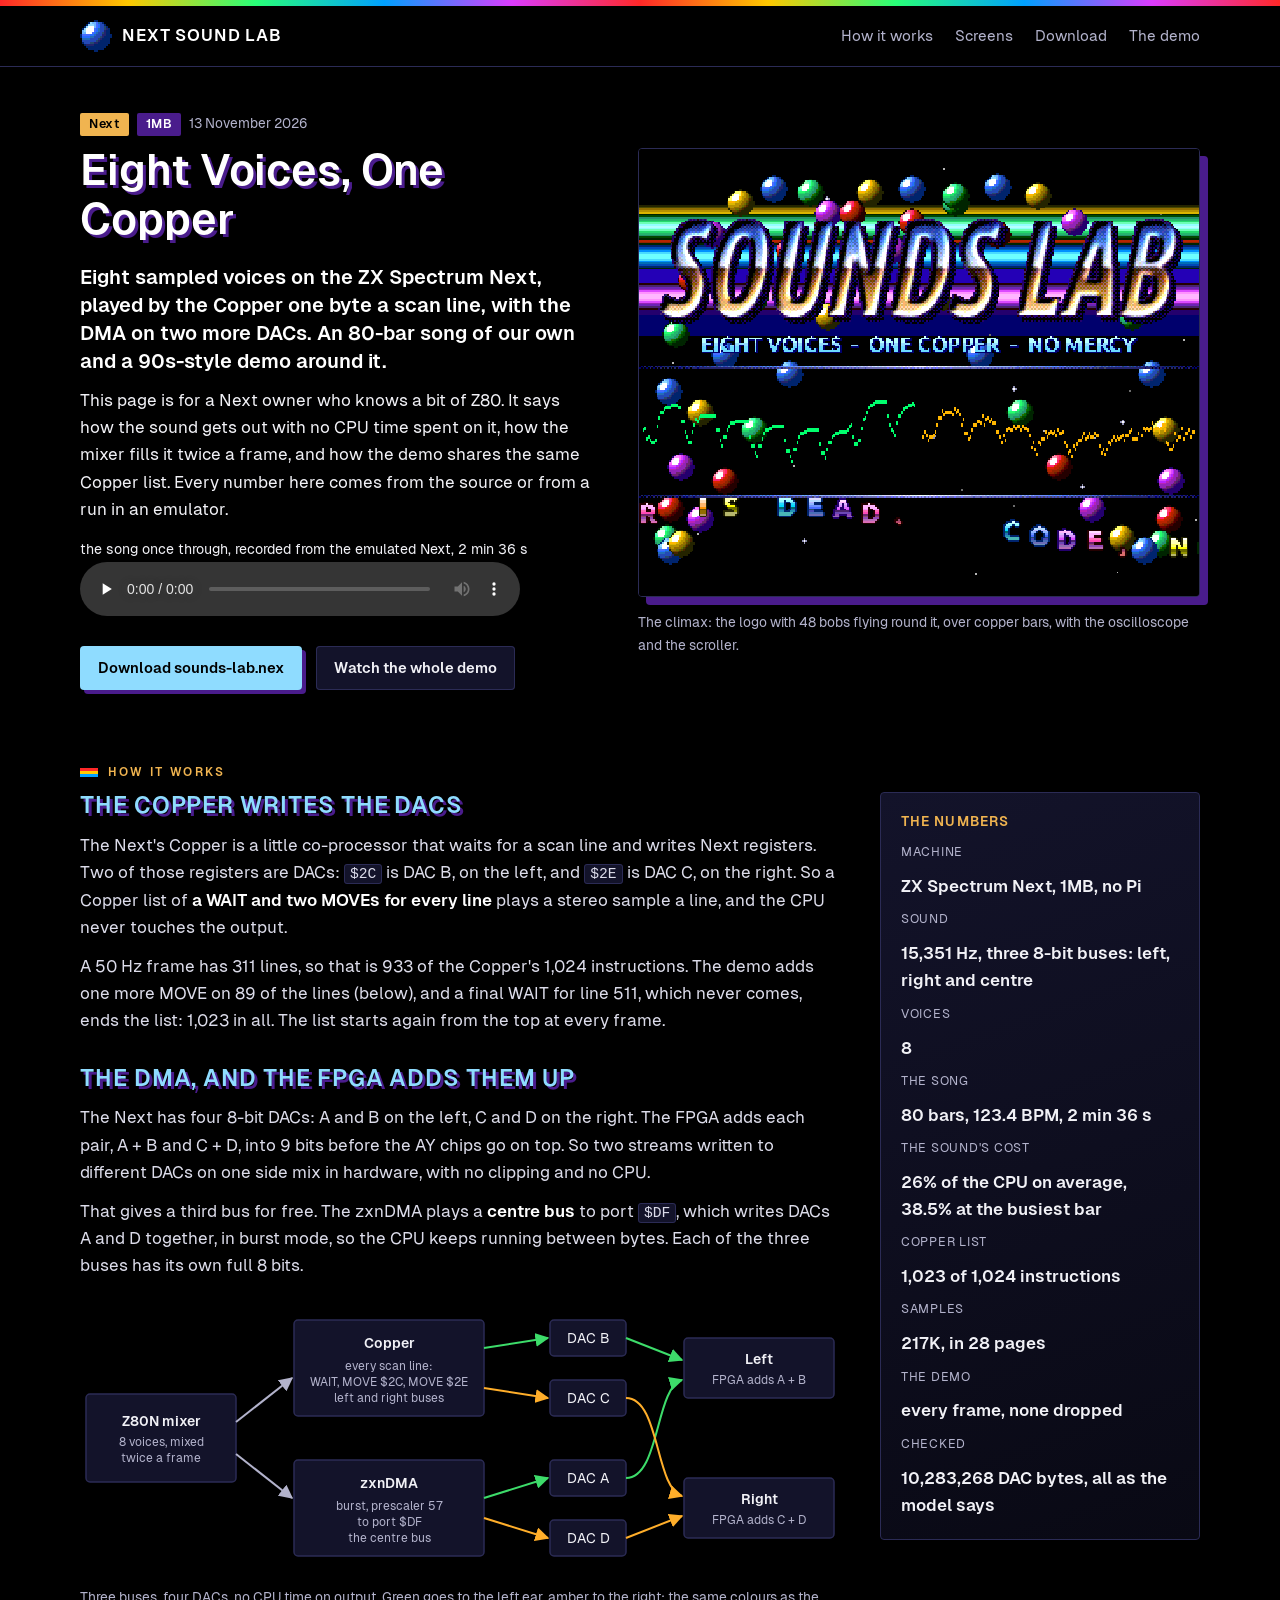
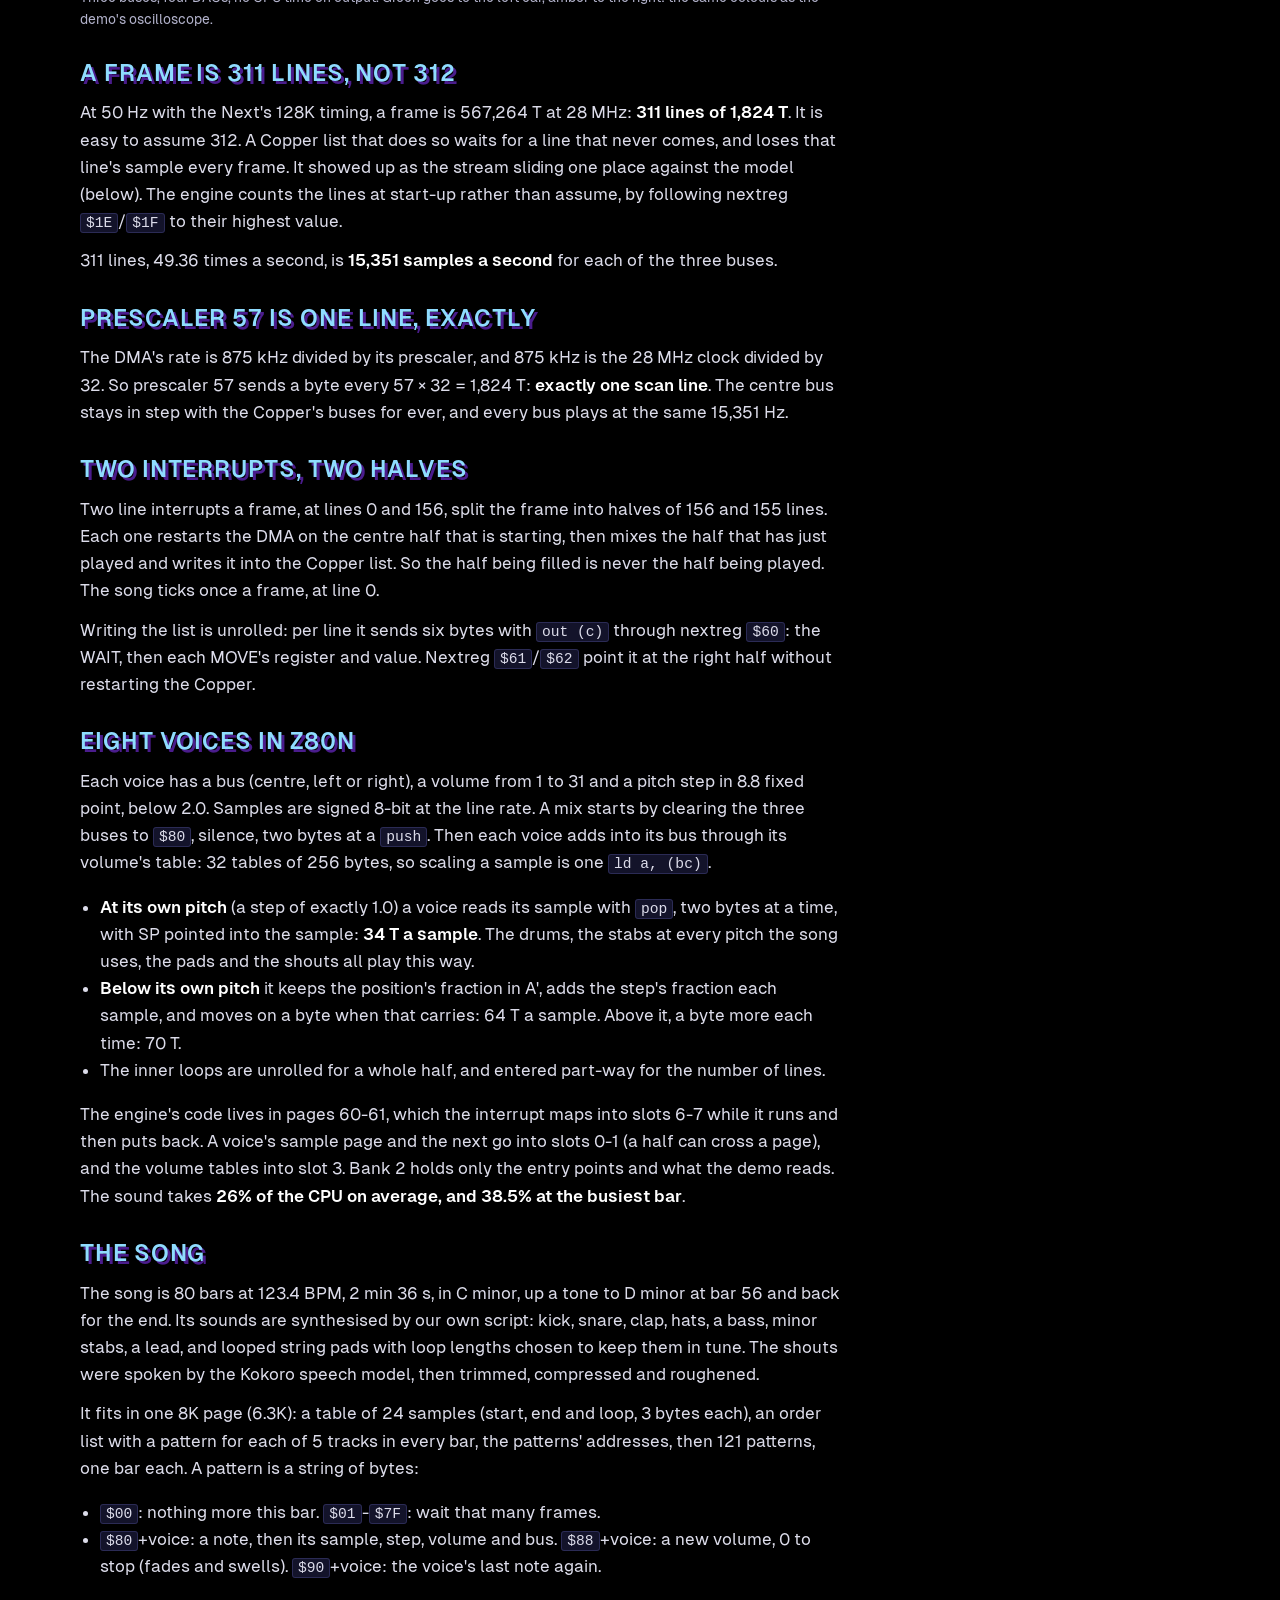
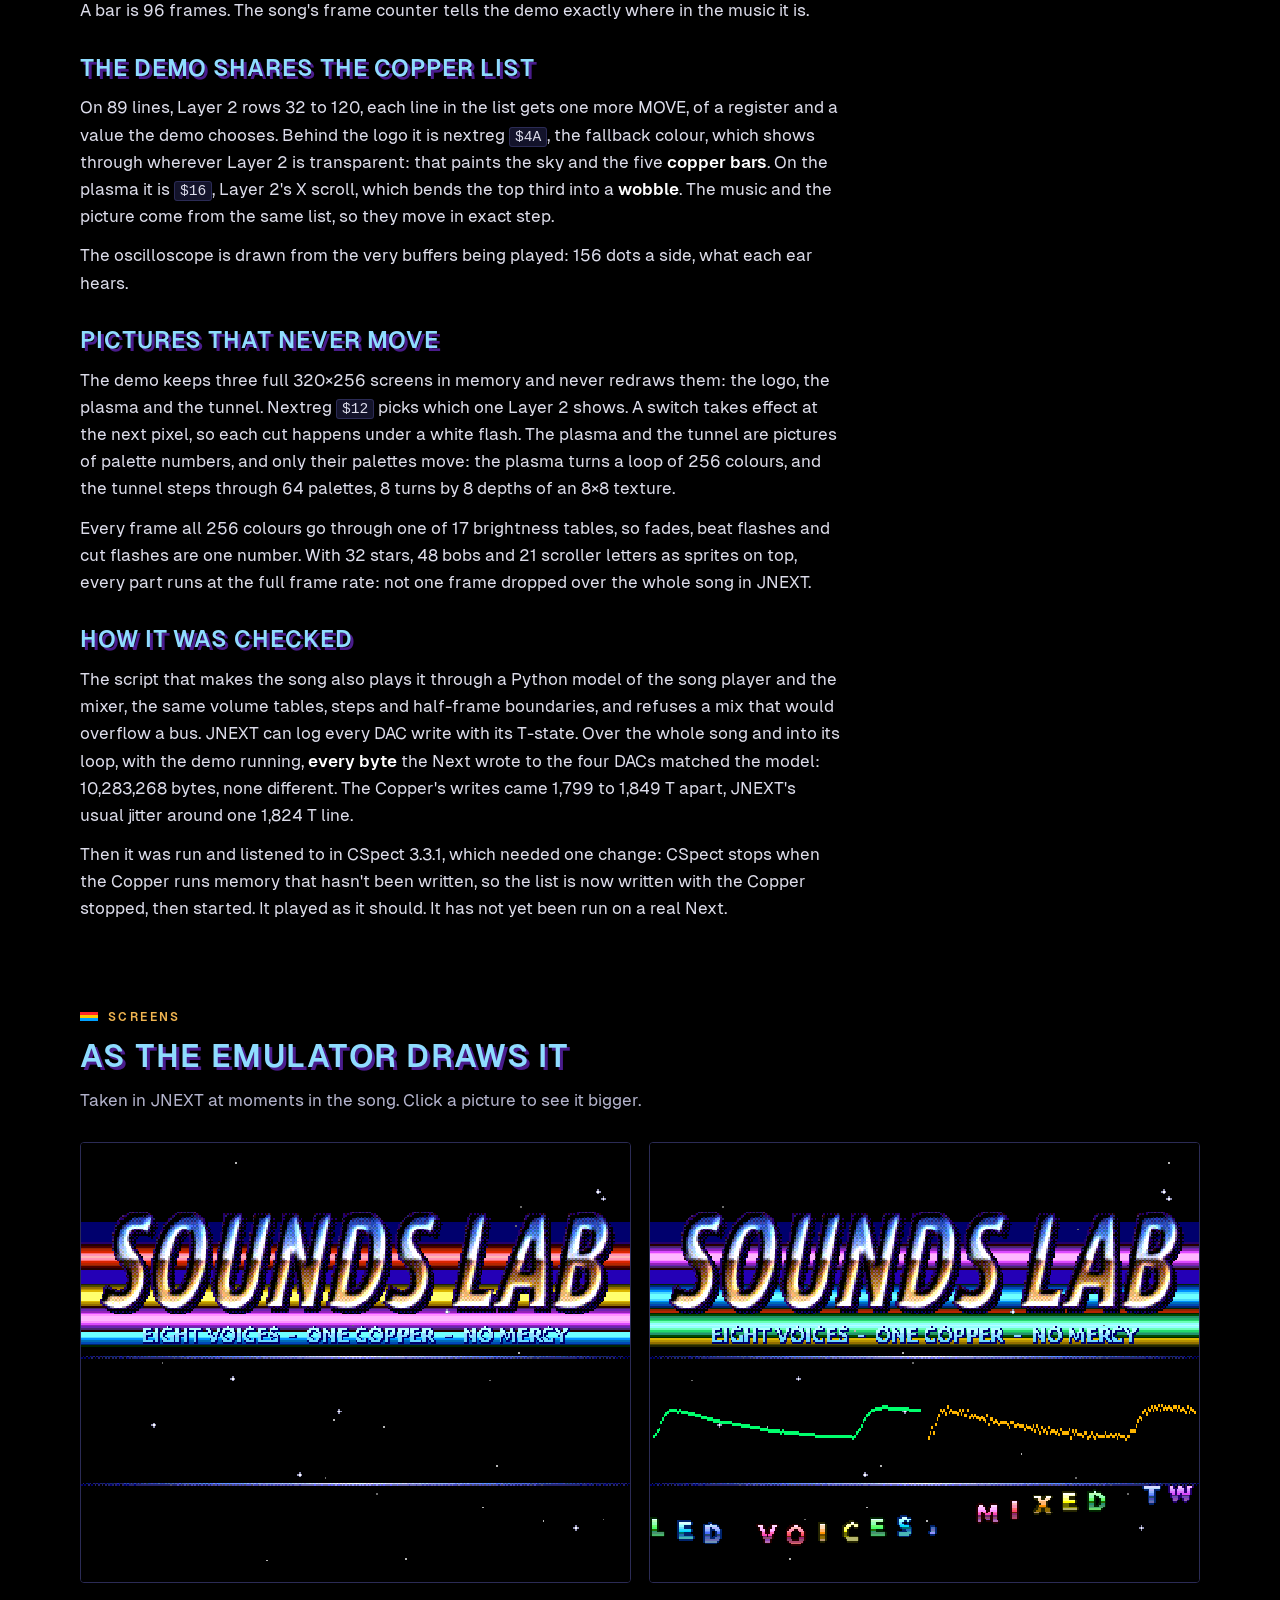
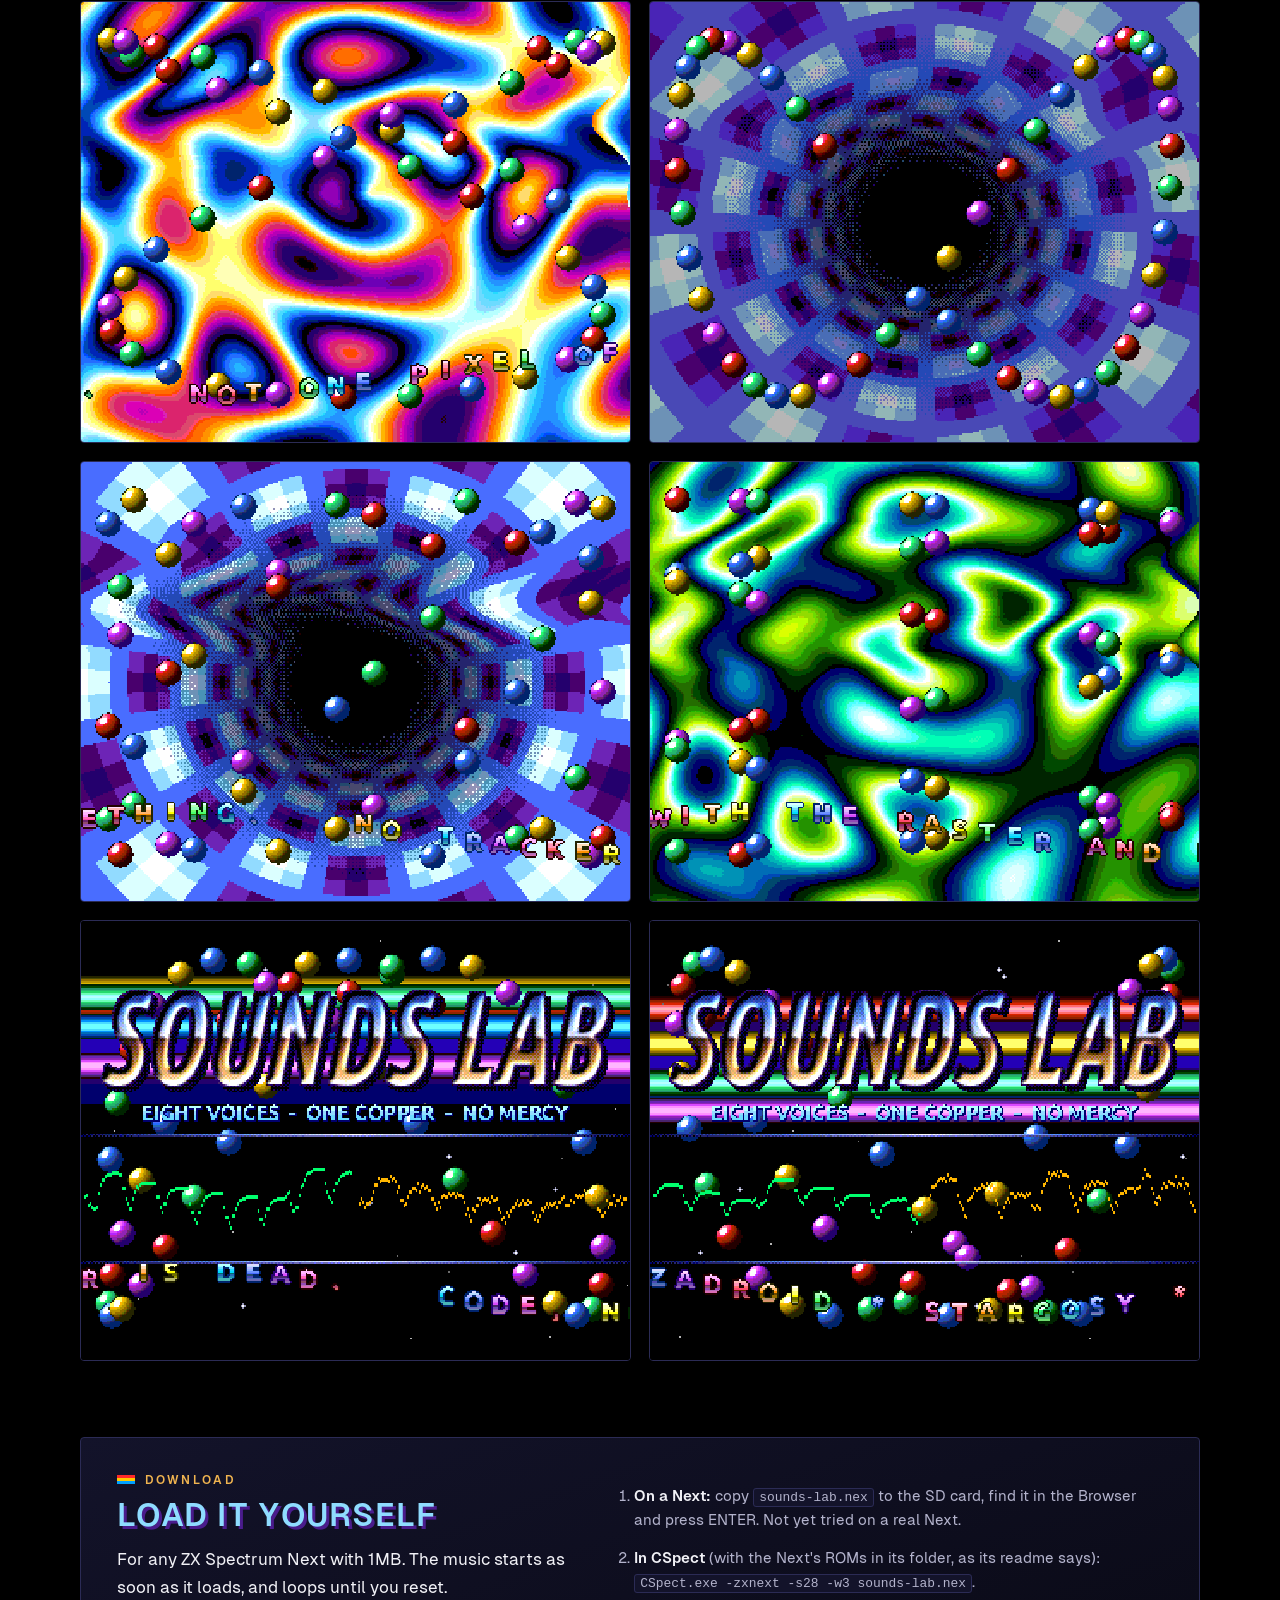
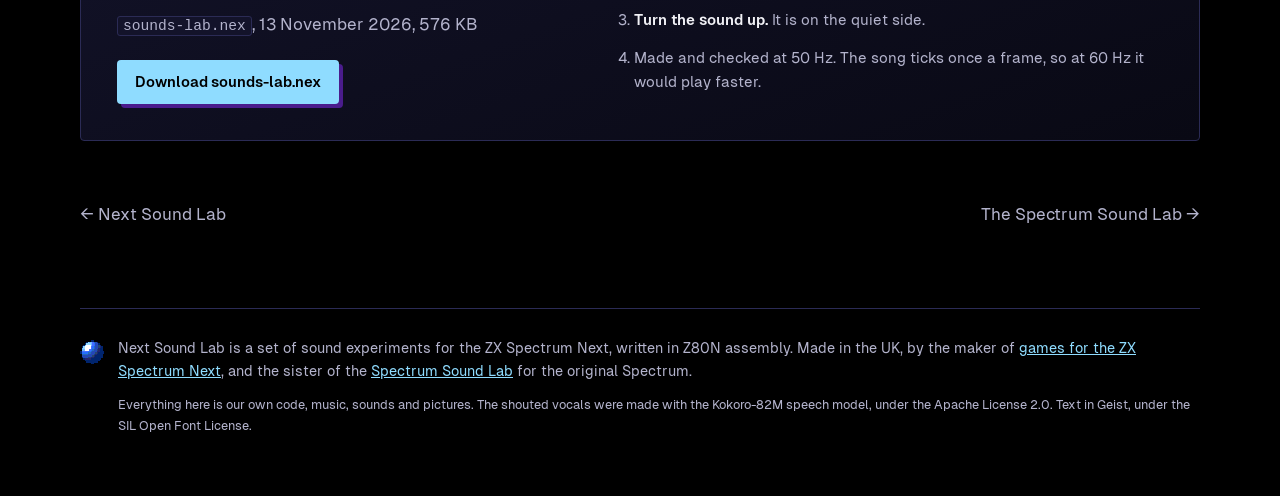
==== commit 3741a61a: "Site update" ====
--- a/demos/eight-voices/index.html
+++ b/demos/eight-voices/index.html
@@ -189,7 +189,7 @@
       <div class="actions"><a class="btn" href="../../files/sounds-lab.nex" download>Download sounds-lab.nex</a></div>
     </div>
     <ol class="steps">
-      <li><b>On a Next:</b> copy <code>sounds-lab.nex</code> to the SD card, find it in the Browser and press ENTER. Not yet tried on a real Next: if you do, we would like to hear.</li>
+      <li><b>On a Next:</b> copy <code>sounds-lab.nex</code> to the SD card, find it in the Browser and press ENTER. Not yet tried on a real Next.</li>
       <li><b>In CSpect</b> (with the Next's ROMs in its folder, as its readme says): <code>CSpect.exe -zxnext -s28 -w3 sounds-lab.nex</code>.</li>
       <li><b>Turn the sound up.</b> It is on the quiet side.</li>
       <li>Made and checked at 50 Hz. The song ticks once a frame, so at 60 Hz it would play faster.</li>
